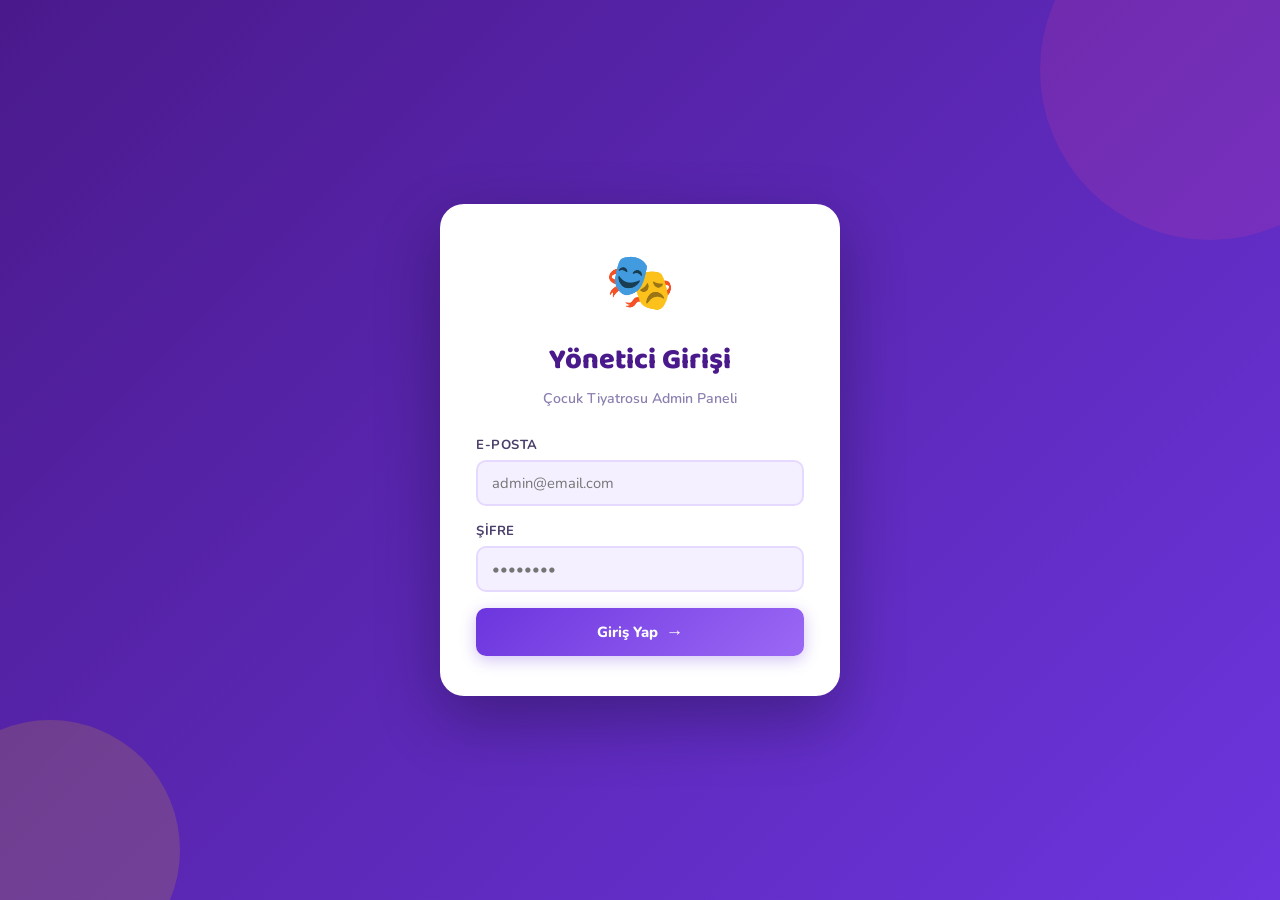
==== admin.html @ abc040d9 "lk sürüm: Online Çocuk Tiyatroları" ====
<!DOCTYPE html>
<html lang="tr">
<head>
  <meta charset="UTF-8" />
  <meta name="viewport" content="width=device-width, initial-scale=1.0, maximum-scale=1.0" />
  <title>🔧 Admin Paneli — Çocuk Tiyatrosu</title>
  <link rel="preconnect" href="https://fonts.googleapis.com" />
  <link rel="preconnect" href="https://fonts.gstatic.com" crossorigin />
  <link href="https://fonts.googleapis.com/css2?family=Nunito:wght@400;600;700;800;900&family=Baloo+2:wght@700;800&display=swap" rel="stylesheet" />
  <link rel="stylesheet" href="admin.css" />
</head>
<body>

  <!-- LOGIN SCREEN -->
  <div class="login-screen" id="login-screen">
    <div class="login-bg">
      <div class="login-shape s1"></div>
      <div class="login-shape s2"></div>
    </div>
    <div class="login-card">
      <div class="login-logo">🎭</div>
      <h1 class="login-title">Yönetici Girişi</h1>
      <p class="login-subtitle">Çocuk Tiyatrosu Admin Paneli</p>
      <form id="login-form" autocomplete="off">
        <div class="field-group">
          <label for="admin-email">E-posta</label>
          <input type="email" id="admin-email" placeholder="admin@email.com" required autocomplete="username" />
        </div>
        <div class="field-group">
          <label for="admin-password">Şifre</label>
          <input type="password" id="admin-password" placeholder="••••••••" required autocomplete="current-password" />
        </div>
        <div class="login-error" id="login-error" style="display:none;"></div>
        <button type="submit" class="btn-primary btn-full" id="login-btn">
          <span>Giriş Yap</span>
          <span class="btn-icon">→</span>
        </button>
      </form>
    </div>
  </div>

  <!-- FIREBASE SETUP SCREEN -->
  <div class="setup-screen" id="setup-screen" style="display:none;">
    <div class="setup-card">
      <div class="setup-icon">🔥</div>
      <h2 class="setup-title">Firebase Yapılandırması</h2>
      <p class="setup-desc">Uygulamanız için Firebase proje bilgilerini girin. Bu bilgileri Firebase Console'dan alabilirsiniz.</p>
      <form id="setup-form">
        <div class="setup-grid">
          <div class="field-group">
            <label for="fb-api-key">API Key *</label>
            <input type="text" id="fb-api-key" placeholder="AIza..." required />
          </div>
          <div class="field-group">
            <label for="fb-auth-domain">Auth Domain *</label>
            <input type="text" id="fb-auth-domain" placeholder="your-project.firebaseapp.com" required />
          </div>
          <div class="field-group">
            <label for="fb-project-id">Project ID *</label>
            <input type="text" id="fb-project-id" placeholder="your-project-id" required />
          </div>
          <div class="field-group">
            <label for="fb-storage-bucket">Storage Bucket</label>
            <input type="text" id="fb-storage-bucket" placeholder="your-project.appspot.com" />
          </div>
          <div class="field-group">
            <label for="fb-messaging-id">Messaging Sender ID</label>
            <input type="text" id="fb-messaging-id" placeholder="123456789" />
          </div>
          <div class="field-group">
            <label for="fb-app-id">App ID *</label>
            <input type="text" id="fb-app-id" placeholder="1:123:web:abc..." required />
          </div>
        </div>
        <div class="field-group">
          <label for="admin-password-setup">Admin Şifresi *</label>
          <input type="password" id="admin-password-setup" placeholder="Güçlü bir şifre girin" required />
          <small>Bu şifreyi admin paneline giriş için kullanacaksınız.</small>
        </div>
        <div class="setup-error" id="setup-error" style="display:none;"></div>
        <button type="submit" class="btn-primary btn-full">
          <span>Kaydet ve Başla</span> <span class="btn-icon">→</span>
        </button>
        <button type="button" class="btn-ghost btn-full" id="skip-setup-btn" style="margin-top:10px;">
          Firebase olmadan devam et (Offline mod)
        </button>
      </form>
    </div>
  </div>

  <!-- ADMIN PANEL -->
  <div class="admin-layout" id="admin-layout" style="display:none;">

    <!-- SIDEBAR -->
    <aside class="admin-sidebar" id="admin-sidebar">
      <div class="sidebar-header">
        <div class="sidebar-logo">🎭</div>
        <div>
          <div class="sidebar-brand">Çocuk Tiyatrosu</div>
          <div class="sidebar-role">Admin Paneli</div>
        </div>
      </div>
      <nav class="sidebar-nav">
        <a class="nav-item active" id="nav-videos" data-tab="videos" href="#">
          <span class="nav-icon">🎬</span> Videolar
        </a>
        <a class="nav-item" id="nav-texts" data-tab="texts" href="#">
          <span class="nav-icon">📝</span> Sayfa Metinleri
        </a>
        <a class="nav-item" id="nav-settings" data-tab="settings" href="#">
          <span class="nav-icon">⚙️</span> Ayarlar
        </a>
      </nav>
      <div class="sidebar-footer">
        <a class="nav-item" href="index.html" target="_blank" style="color:var(--teal);">
          <span class="nav-icon">👁</span> Siteyi Görüntüle
        </a>
        <button class="nav-item btn-logout" id="logout-btn">
          <span class="nav-icon">🚪</span> Çıkış Yap
        </button>
      </div>
    </aside>

    <!-- MOBILE TOP BAR -->
    <div class="mobile-topbar">
      <button class="menu-toggle" id="menu-toggle" aria-label="Menüyü aç">☰</button>
      <span class="mobile-brand">🎭 Admin</span>
      <a href="index.html" target="_blank" class="mobile-preview-btn">👁</a>
    </div>
    <div class="sidebar-overlay" id="sidebar-overlay"></div>

    <!-- MAIN -->
    <main class="admin-main">

      <!-- ======== TAB: VİDEOLAR ======== -->
      <div class="admin-tab" id="tab-videos">
        <div class="tab-header">
          <div>
            <h2 class="tab-title">🎬 Video Yönetimi</h2>
            <p class="tab-desc">YouTube tiyatro videolarını ekleyin, düzenleyin ve sıralayın.</p>
          </div>
          <button class="btn-primary" id="add-video-btn">
            <span class="btn-icon">+</span> Yeni Video Ekle
          </button>
        </div>

        <!-- VIDEO FORM (collapsed) -->
        <div class="form-panel" id="video-form-panel" style="display:none;">
          <div class="form-panel-header">
            <h3 id="video-form-title">Yeni Video Ekle</h3>
            <button class="icon-btn" id="close-video-form">✕</button>
          </div>
          <form id="video-form">
            <input type="hidden" id="video-doc-id" />
            <div class="form-grid">
              <div class="field-group span-2">
                <label for="video-url">YouTube Linki *</label>
                <input type="url" id="video-url" placeholder="https://www.youtube.com/watch?v=..." required />
                <small>Kısa link (youtu.be) de kabul edilir.</small>
              </div>
              <div class="field-group span-2">
                <label for="video-title">Video Başlığı *</label>
                <input type="text" id="video-title" placeholder="Örn: Kırmızı Başlıklı Kız — Çocuk Tiyatrosu" required maxlength="100" />
              </div>
              <div class="field-group span-2">
                <label for="video-desc">Açıklama</label>
                <textarea id="video-desc" placeholder="Videonun kısa açıklaması..." rows="3" maxlength="300"></textarea>
              </div>
              <div class="field-group">
                <label for="video-category">Kategori</label>
                <input type="text" id="video-category" placeholder="Örn: Masal, Müzikal, Macera" list="category-list" />
                <datalist id="category-list">
                  <option value="Masal" />
                  <option value="Müzikal" />
                  <option value="Macera" />
                  <option value="Komedi" />
                  <option value="Eğitici" />
                  <option value="Dans & Müzik" />
                </datalist>
              </div>
              <div class="field-group">
                <label for="video-age-tag">Yaş Grubu</label>
                <input type="text" id="video-age-tag" placeholder="Örn: 3-8 yaş" list="age-list" />
                <datalist id="age-list">
                  <option value="2-5 yaş" />
                  <option value="3-8 yaş" />
                  <option value="4-9 yaş" />
                  <option value="5-10 yaş" />
                  <option value="6-12 yaş" />
                  <option value="Tüm yaşlar" />
                </datalist>
              </div>
              <div class="field-group">
                <label for="video-order">Sıra Numarası</label>
                <input type="number" id="video-order" placeholder="1" min="1" max="999" />
              </div>
              <div class="field-group field-checkbox">
                <label class="checkbox-label">
                  <input type="checkbox" id="video-active" checked />
                  <span class="checkbox-custom"></span>
                  Aktif (Sitede görünsün)
                </label>
              </div>
            </div>

            <!-- Önizleme -->
            <div class="preview-box" id="url-preview" style="display:none;">
              <div class="preview-label">🖼 Videonun Küçük Resmi</div>
              <img id="preview-thumbnail" src="" alt="Önizleme" />
            </div>

            <div class="form-actions">
              <button type="button" class="btn-ghost" id="cancel-video-form">İptal</button>
              <button type="submit" class="btn-primary" id="save-video-btn">
                <span>Kaydet</span>
              </button>
            </div>
          </form>
        </div>

        <!-- VIDEO LIST -->
        <div class="video-list" id="video-list">
          <div class="list-loading" id="list-loading">
            <div class="spinner"></div> Yükleniyor...
          </div>
        </div>
      </div>

      <!-- ======== TAB: SAYFA METİNLERİ ======== -->
      <div class="admin-tab" id="tab-texts" style="display:none;">
        <div class="tab-header">
          <div>
            <h2 class="tab-title">📝 Sayfa Metinleri</h2>
            <p class="tab-desc">Ana sayfa başlıkları, açıklamalar ve duyuru metnini düzenleyin.</p>
          </div>
        </div>
        <div class="form-panel" style="display:block;">
          <form id="texts-form">
            <div class="form-grid">
              <div class="field-group span-2">
                <label for="txt-app-title">Uygulama Başlığı</label>
                <input type="text" id="txt-app-title" placeholder="🎭 Çocuk Tiyatrosu" maxlength="60" />
                <small>Ana sayfanın büyük başlığı (emoji ekleyebilirsiniz)</small>
              </div>
              <div class="field-group span-2">
                <label for="txt-app-subtitle">Alt Başlık</label>
                <input type="text" id="txt-app-subtitle" placeholder="Minikler için büyülü sahne dünyası!" maxlength="100" />
              </div>
              <div class="field-group span-2">
                <label for="txt-announcement">Duyuru Metni</label>
                <input type="text" id="txt-announcement" placeholder="🌟 Her hafta yeni gösteriler ekleniyor!" maxlength="200" />
                <small>Renkli şerit üzerinde görünen duyuru</small>
              </div>
              <div class="field-group span-2">
                <label for="txt-section-title">Bölüm Başlığı</label>
                <input type="text" id="txt-section-title" placeholder="🎪 Tüm Gösteriler" maxlength="60" />
              </div>
              <div class="field-group span-2">
                <label for="txt-section-desc">Bölüm Açıklaması</label>
                <input type="text" id="txt-section-desc" placeholder="Çocuğunuzla birlikte izlemek için harika seçenekler!" maxlength="150" />
              </div>
              <div class="field-group span-2">
                <label for="txt-footer-text">Alt Bilgi Metni</label>
                <input type="text" id="txt-footer-text" placeholder="Ankara Çocuk bünyesinde sevgiyle hazırlandı 💜" maxlength="120" />
              </div>
            </div>
            <div class="form-actions">
              <button type="submit" class="btn-primary">
                <span>Metinleri Kaydet</span>
              </button>
            </div>
          </form>
        </div>
      </div>

      <!-- ======== TAB: AYARLAR ======== -->
      <div class="admin-tab" id="tab-settings" style="display:none;">
        <div class="tab-header">
          <div>
            <h2 class="tab-title">⚙️ Uygulama Ayarları</h2>
            <p class="tab-desc">Firebase yapılandırması ve admin şifresi.</p>
          </div>
        </div>
        <div class="form-panel" style="display:block;">
          <h3 class="form-section-title">🔥 Firebase Bağlantısı</h3>
          <div class="form-grid">
            <div class="field-group">
              <label for="s-api-key">API Key</label>
              <input type="text" id="s-api-key" />
            </div>
            <div class="field-group">
              <label for="s-auth-domain">Auth Domain</label>
              <input type="text" id="s-auth-domain" />
            </div>
            <div class="field-group">
              <label for="s-project-id">Project ID</label>
              <input type="text" id="s-project-id" />
            </div>
            <div class="field-group">
              <label for="s-storage-bucket">Storage Bucket</label>
              <input type="text" id="s-storage-bucket" />
            </div>
            <div class="field-group">
              <label for="s-messaging-id">Messaging Sender ID</label>
              <input type="text" id="s-messaging-id" />
            </div>
            <div class="field-group">
              <label for="s-app-id">App ID</label>
              <input type="text" id="s-app-id" />
            </div>
          </div>

          <h3 class="form-section-title" style="margin-top:28px;">🔐 Admin Şifresi</h3>
          <div class="form-grid">
            <div class="field-group">
              <label for="s-new-password">Yeni Şifre</label>
              <input type="password" id="s-new-password" placeholder="••••••••" />
            </div>
            <div class="field-group">
              <label for="s-confirm-password">Şifre Tekrar</label>
              <input type="password" id="s-confirm-password" placeholder="••••••••" />
            </div>
          </div>

          <div class="settings-info">
            <div class="info-badge">💡</div>
            <div>Firebase bilgilerinizi <strong>Firebase Console → Proje Ayarları → Web Uygulaması</strong> bölümünden alabilirsiniz.</div>
          </div>

          <div class="form-actions">
            <button class="btn-primary" id="save-settings-btn">
              <span>Ayarları Kaydet</span>
            </button>
          </div>
        </div>

        <!-- Tehlikeli Bölge -->
        <div class="danger-zone">
          <h3>⚠️ Tehlikeli Bölge</h3>
          <p>Bu işlemler geri alınamaz.</p>
          <button class="btn-danger" id="clear-all-btn">Tüm Verileri Sıfırla</button>
        </div>
      </div>

    </main>
  </div>

  <!-- DELETE CONFIRM MODAL -->
  <div class="modal-overlay" id="delete-modal" style="display:none;">
    <div class="confirm-modal">
      <div class="confirm-icon">🗑️</div>
      <h3>Videoyu Sil</h3>
      <p id="delete-modal-text">Bu videoyu silmek istediğinizden emin misiniz?</p>
      <div class="confirm-actions">
        <button class="btn-ghost" id="cancel-delete">İptal</button>
        <button class="btn-danger" id="confirm-delete">Evet, Sil</button>
      </div>
    </div>
  </div>

  <!-- TOAST -->
  <div class="toast-container" id="toast-container"></div>

  <script type="module" src="admin.js"></script>
</body>
</html>
---- admin.css ----
/* ========================================
   ÇOCUK TİYATROSU — ADMIN PANELİ STİLLERİ
   ======================================== */

*, *::before, *::after { box-sizing: border-box; margin: 0; padding: 0; }

:root {
  --purple-dark:   #4a1a8c;
  --purple:        #6c35de;
  --purple-light:  #9b68f5;
  --purple-pale:   #f0e8ff;
  --pink:          #e84393;
  --yellow:        #ffcc02;
  --orange:        #ff7b2e;
  --teal:          #00c9a7;
  --red:           #e53e3e;
  --red-dark:      #c53030;
  --bg:            #f5f0ff;
  --sidebar-bg:    #1a0d3d;
  --card-bg:       #ffffff;
  --text-dark:     #1a1035;
  --text-mid:      #4a3f6b;
  --text-light:    #8b7fb0;
  --border:        #e5d9ff;
  --shadow-sm:     0 2px 12px rgba(108,53,222,.10);
  --shadow-md:     0 8px 32px rgba(108,53,222,.18);
  --radius-sm:     10px;
  --radius-md:     16px;
  --radius-lg:     24px;
  --transition:    0.25s cubic-bezier(.4,0,.2,1);
  --font:          'Nunito', sans-serif;
  --font-d:        'Baloo 2', cursive;
  --sidebar-w:     240px;
}

body {
  font-family: var(--font);
  background: var(--bg);
  color: var(--text-dark);
  min-height: 100vh;
  overflow-x: hidden;
}

a { text-decoration: none; }

/* ========================================
   LOGIN SCREEN
   ======================================== */
.login-screen {
  min-height: 100vh;
  display: flex;
  align-items: center;
  justify-content: center;
  padding: 24px 16px;
  position: relative;
  background: linear-gradient(135deg, var(--purple-dark), var(--purple));
  overflow: hidden;
}

.login-bg {
  position: absolute;
  inset: 0;
  pointer-events: none;
}

.login-shape {
  position: absolute;
  border-radius: 50%;
  opacity: .15;
}
.login-shape.s1 { width:340px; height:340px; background:var(--pink); top:-100px; right:-100px; }
.login-shape.s2 { width:260px; height:260px; background:var(--yellow); bottom:-80px; left:-80px; }

.login-card {
  background: var(--card-bg);
  border-radius: var(--radius-lg);
  padding: 40px 36px;
  width: 100%;
  max-width: 400px;
  box-shadow: 0 24px 64px rgba(0,0,0,.3);
  position: relative;
  z-index: 2;
}

.login-logo {
  font-size: 3.5rem;
  text-align: center;
  margin-bottom: 16px;
  animation: bounce 2s ease-in-out infinite;
}

@keyframes bounce {
  0%,100% { transform: translateY(0); }
  50% { transform: translateY(-8px); }
}

.login-title {
  font-family: var(--font-d);
  font-size: 1.8rem;
  font-weight: 800;
  text-align: center;
  color: var(--purple-dark);
  margin-bottom: 6px;
}

.login-subtitle {
  font-size: .88rem;
  color: var(--text-light);
  text-align: center;
  margin-bottom: 28px;
  font-weight: 600;
}

.login-error {
  background: #fff5f5;
  border: 1.5px solid #fed7d7;
  color: var(--red);
  border-radius: var(--radius-sm);
  padding: 10px 14px;
  font-size: .85rem;
  font-weight: 700;
  margin-bottom: 14px;
}

/* ========================================
   SETUP SCREEN
   ======================================== */
.setup-screen {
  min-height: 100vh;
  display: flex;
  align-items: center;
  justify-content: center;
  padding: 24px 16px;
  background: linear-gradient(135deg, var(--purple-dark), var(--purple));
}

.setup-card {
  background: var(--card-bg);
  border-radius: var(--radius-lg);
  padding: 36px 32px;
  width: 100%;
  max-width: 560px;
  box-shadow: 0 24px 64px rgba(0,0,0,.3);
}

.setup-icon {
  font-size: 2.8rem;
  text-align: center;
  margin-bottom: 14px;
}

.setup-title {
  font-family: var(--font-d);
  font-size: 1.6rem;
  font-weight: 800;
  text-align: center;
  color: var(--purple-dark);
  margin-bottom: 8px;
}

.setup-desc {
  text-align: center;
  color: var(--text-mid);
  font-size: .88rem;
  margin-bottom: 24px;
  line-height: 1.5;
}

.setup-grid {
  display: grid;
  grid-template-columns: 1fr 1fr;
  gap: 14px;
}

@media(max-width:500px) {
  .setup-grid { grid-template-columns: 1fr; }
}

.setup-error {
  background: #fff5f5;
  border: 1.5px solid #fed7d7;
  color: var(--red);
  border-radius: var(--radius-sm);
  padding: 10px 14px;
  font-size: .85rem;
  font-weight: 700;
  margin-bottom: 14px;
}

/* ========================================
   FORM ELEMENTS (shared)
   ======================================== */
.field-group {
  display: flex;
  flex-direction: column;
  margin-bottom: 16px;
}

.field-group label {
  font-weight: 700;
  font-size: .82rem;
  color: var(--text-mid);
  margin-bottom: 6px;
  text-transform: uppercase;
  letter-spacing: .04em;
}

.field-group input,
.field-group textarea,
.field-group select {
  border: 2px solid var(--border);
  background: var(--bg);
  border-radius: var(--radius-sm);
  padding: 11px 14px;
  font-family: var(--font);
  font-size: .92rem;
  color: var(--text-dark);
  transition: border-color var(--transition), box-shadow var(--transition);
  outline: none;
  width: 100%;
  resize: vertical;
}

.field-group input:focus,
.field-group textarea:focus,
.field-group select:focus {
  border-color: var(--purple);
  box-shadow: 0 0 0 3px rgba(108,53,222,.12);
  background: #fff;
}

.field-group small {
  font-size: .76rem;
  color: var(--text-light);
  margin-top: 4px;
}

/* Checkbox */
.field-checkbox {
  justify-content: center;
  height: 100%;
}

.checkbox-label {
  display: flex;
  align-items: center;
  gap: 10px;
  cursor: pointer;
  font-weight: 700;
  color: var(--text-mid);
  font-size: .9rem;
  padding-top: 24px;
}

.checkbox-label input[type="checkbox"] {
  display: none;
}

.checkbox-custom {
  width: 22px;
  height: 22px;
  border: 2px solid var(--border);
  border-radius: 6px;
  background: var(--bg);
  display: flex;
  align-items: center;
  justify-content: center;
  flex-shrink: 0;
  transition: all var(--transition);
}

.checkbox-label input:checked ~ .checkbox-custom {
  background: var(--purple);
  border-color: var(--purple);
}

.checkbox-label input:checked ~ .checkbox-custom::after {
  content: "✓";
  color: #fff;
  font-size: .85rem;
  font-weight: 900;
}

/* Buttons */
.btn-primary {
  display: inline-flex;
  align-items: center;
  justify-content: center;
  gap: 8px;
  background: linear-gradient(135deg, var(--purple), var(--purple-light));
  color: #fff;
  border: none;
  border-radius: var(--radius-sm);
  padding: 12px 24px;
  font-family: var(--font);
  font-weight: 800;
  font-size: .92rem;
  cursor: pointer;
  transition: all var(--transition);
  box-shadow: 0 4px 16px rgba(108,53,222,.3);
}

.btn-primary:hover {
  transform: translateY(-2px);
  box-shadow: 0 8px 24px rgba(108,53,222,.45);
}

.btn-primary:active {
  transform: translateY(0);
}

.btn-primary:disabled {
  opacity: 0.6;
  cursor: not-allowed;
  transform: none;
}

.btn-ghost {
  display: inline-flex;
  align-items: center;
  justify-content: center;
  gap: 8px;
  background: transparent;
  color: var(--text-mid);
  border: 2px solid var(--border);
  border-radius: var(--radius-sm);
  padding: 12px 24px;
  font-family: var(--font);
  font-weight: 700;
  font-size: .92rem;
  cursor: pointer;
  transition: all var(--transition);
}

.btn-ghost:hover {
  border-color: var(--purple);
  color: var(--purple);
  background: var(--purple-pale);
}

.btn-danger {
  display: inline-flex;
  align-items: center;
  gap: 8px;
  background: var(--red);
  color: #fff;
  border: none;
  border-radius: var(--radius-sm);
  padding: 10px 22px;
  font-family: var(--font);
  font-weight: 800;
  font-size: .88rem;
  cursor: pointer;
  transition: all var(--transition);
}

.btn-danger:hover {
  background: var(--red-dark);
  transform: translateY(-1px);
}

.btn-full {
  width: 100%;
}

.btn-icon {
  font-size: 1.1rem;
}

.icon-btn {
  background: none;
  border: none;
  cursor: pointer;
  color: var(--text-light);
  font-size: 1.1rem;
  font-weight: 800;
  padding: 6px;
  border-radius: 50%;
  transition: all var(--transition);
  display: flex;
  align-items: center;
  justify-content: center;
  width: 32px;
  height: 32px;
}

.icon-btn:hover {
  background: var(--purple-pale);
  color: var(--purple);
}

/* ========================================
   ADMIN LAYOUT
   ======================================== */
.admin-layout {
  display: flex;
  min-height: 100vh;
}

/* SIDEBAR */
.admin-sidebar {
  width: var(--sidebar-w);
  background: var(--sidebar-bg);
  position: fixed;
  top: 0;
  left: 0;
  height: 100vh;
  overflow-y: auto;
  display: flex;
  flex-direction: column;
  z-index: 100;
  transition: transform var(--transition);
}

.sidebar-header {
  display: flex;
  align-items: center;
  gap: 12px;
  padding: 24px 20px;
  border-bottom: 1px solid rgba(255,255,255,.08);
}

.sidebar-logo {
  font-size: 2rem;
  flex-shrink: 0;
}

.sidebar-brand {
  font-family: var(--font-d);
  font-weight: 800;
  color: #fff;
  font-size: 1rem;
  line-height: 1.2;
}

.sidebar-role {
  font-size: .72rem;
  color: var(--purple-light);
  opacity: .8;
  font-weight: 600;
}

.sidebar-nav {
  flex: 1;
  padding: 16px 12px;
  display: flex;
  flex-direction: column;
  gap: 4px;
}

.nav-item {
  display: flex;
  align-items: center;
  gap: 10px;
  padding: 11px 14px;
  border-radius: var(--radius-sm);
  color: rgba(255,255,255,.65);
  font-weight: 700;
  font-size: .9rem;
  transition: all var(--transition);
  cursor: pointer;
  border: none;
  background: none;
  width: 100%;
  text-align: left;
  font-family: var(--font);
}

.nav-item:hover {
  background: rgba(255,255,255,.08);
  color: rgba(255,255,255,.9);
}

.nav-item.active {
  background: rgba(108,53,222,.35);
  color: #fff;
  box-shadow: 0 0 0 1px rgba(108,53,222,.5) inset;
}

.nav-icon {
  font-size: 1.1rem;
  flex-shrink: 0;
}

.sidebar-footer {
  padding: 12px;
  border-top: 1px solid rgba(255,255,255,.08);
  display: flex;
  flex-direction: column;
  gap: 4px;
}

.btn-logout {
  color: rgba(232,67,147,.8) !important;
}
.btn-logout:hover {
  background: rgba(232,67,147,.1) !important;
  color: var(--pink) !important;
}

/* MOBILE TOPBAR */
.mobile-topbar {
  display: none;
  position: fixed;
  top: 0;
  left: 0;
  right: 0;
  height: 56px;
  background: var(--sidebar-bg);
  z-index: 99;
  align-items: center;
  padding: 0 16px;
  gap: 12px;
}

.menu-toggle {
  background: none;
  border: none;
  color: #fff;
  font-size: 1.4rem;
  cursor: pointer;
  padding: 6px;
  line-height: 1;
}

.mobile-brand {
  font-family: var(--font-d);
  color: #fff;
  font-weight: 800;
  font-size: 1rem;
  flex: 1;
}

.mobile-preview-btn {
  color: rgba(255,255,255,.7);
  font-size: 1.2rem;
  padding: 6px;
}

.sidebar-overlay {
  display: none;
  position: fixed;
  inset: 0;
  background: rgba(0,0,0,.5);
  z-index: 99;
}

/* MAIN CONTENT */
.admin-main {
  flex: 1;
  margin-left: var(--sidebar-w);
  padding: 32px 28px;
  min-height: 100vh;
}

/* TAB HEADER */
.tab-header {
  display: flex;
  align-items: flex-start;
  justify-content: space-between;
  gap: 16px;
  margin-bottom: 28px;
  flex-wrap: wrap;
}

.tab-title {
  font-family: var(--font-d);
  font-size: 1.6rem;
  font-weight: 800;
  color: var(--purple-dark);
  margin-bottom: 4px;
}

.tab-desc {
  color: var(--text-light);
  font-size: .88rem;
  font-weight: 600;
}

/* FORM PANEL */
.form-panel {
  background: var(--card-bg);
  border-radius: var(--radius-md);
  padding: 28px;
  box-shadow: var(--shadow-sm);
  border: 1.5px solid var(--border);
  margin-bottom: 28px;
  animation: slideDown .25s ease;
}

@keyframes slideDown {
  from { opacity:0; transform:translateY(-10px); }
  to   { opacity:1; transform:translateY(0); }
}

.form-panel-header {
  display: flex;
  align-items: center;
  justify-content: space-between;
  margin-bottom: 22px;
  padding-bottom: 16px;
  border-bottom: 1.5px solid var(--border);
}

.form-panel-header h3 {
  font-family: var(--font-d);
  font-size: 1.2rem;
  font-weight: 800;
  color: var(--purple-dark);
}

.form-grid {
  display: grid;
  grid-template-columns: 1fr 1fr;
  gap: 0 20px;
}

.span-2 {
  grid-column: span 2;
}

@media(max-width:600px) {
  .form-grid { grid-template-columns: 1fr; }
  .span-2 { grid-column: span 1; }
}

.form-actions {
  display: flex;
  gap: 12px;
  justify-content: flex-end;
  margin-top: 8px;
  padding-top: 20px;
  border-top: 1.5px solid var(--border);
}

.form-section-title {
  font-family: var(--font-d);
  font-size: 1.1rem;
  font-weight: 800;
  color: var(--purple-dark);
  margin-bottom: 18px;
}

/* URL PREVIEW */
.preview-box {
  background: var(--purple-pale);
  border-radius: var(--radius-md);
  padding: 16px;
  margin-bottom: 20px;
  animation: fadeIn .3s ease;
}

.preview-label {
  font-size: .82rem;
  font-weight: 700;
  color: var(--purple);
  margin-bottom: 10px;
}

.preview-box img {
  width: 100%;
  max-width: 300px;
  border-radius: var(--radius-sm);
  display: block;
  border: 2px solid var(--border);
}

/* ========================================
   VIDEO LIST
   ======================================== */
.video-list {
  display: flex;
  flex-direction: column;
  gap: 14px;
}

.list-loading {
  text-align: center;
  padding: 48px 0;
  color: var(--text-light);
  font-weight: 600;
  display: flex;
  align-items: center;
  justify-content: center;
  gap: 12px;
}

.spinner {
  width: 22px;
  height: 22px;
  border: 3px solid var(--border);
  border-top-color: var(--purple);
  border-radius: 50%;
  animation: spin .8s linear infinite;
}

@keyframes spin { to { transform: rotate(360deg); } }

/* VIDEO LIST ITEM */
.video-list-item {
  background: var(--card-bg);
  border-radius: var(--radius-md);
  padding: 16px 20px;
  display: flex;
  align-items: center;
  gap: 16px;
  box-shadow: var(--shadow-sm);
  border: 1.5px solid var(--border);
  transition: all var(--transition);
}

.video-list-item:hover {
  border-color: var(--purple-light);
  box-shadow: var(--shadow-md);
}

.video-list-item.inactive {
  opacity: .55;
}

.vli-thumb {
  width: 80px;
  height: 52px;
  border-radius: 8px;
  object-fit: cover;
  flex-shrink: 0;
  background: var(--purple-pale);
}

.vli-body {
  flex: 1;
  min-width: 0;
}

.vli-title {
  font-weight: 800;
  font-size: .95rem;
  color: var(--text-dark);
  margin-bottom: 4px;
  white-space: nowrap;
  overflow: hidden;
  text-overflow: ellipsis;
}

.vli-meta {
  display: flex;
  gap: 8px;
  flex-wrap: wrap;
}

.vli-tag {
  font-size: .72rem;
  font-weight: 700;
  padding: 3px 10px;
  border-radius: 99px;
  background: var(--purple-pale);
  color: var(--purple);
}

.vli-tag.inactive-tag {
  background: #fff3bf;
  color: #975a16;
}

.vli-actions {
  display: flex;
  gap: 8px;
  flex-shrink: 0;
}

.vli-btn {
  padding: 7px 14px;
  border-radius: 8px;
  border: 1.5px solid var(--border);
  background: var(--bg);
  color: var(--text-mid);
  font-family: var(--font);
  font-weight: 700;
  font-size: .8rem;
  cursor: pointer;
  transition: all var(--transition);
}

.vli-btn:hover {
  border-color: var(--purple);
  color: var(--purple);
  background: var(--purple-pale);
}

.vli-btn.delete-btn:hover {
  border-color: var(--red);
  color: var(--red);
  background: #fff5f5;
}

.list-empty {
  text-align: center;
  padding: 64px 0;
  color: var(--text-light);
}

.list-empty-icon {
  font-size: 3rem;
  margin-bottom: 14px;
}

/* ========================================
   SETTINGS INFO
   ======================================== */
.settings-info {
  display: flex;
  gap: 12px;
  background: #fffbeb;
  border: 1.5px solid #fbd38d;
  border-radius: var(--radius-sm);
  padding: 14px 16px;
  margin: 20px 0;
  font-size: .88rem;
  color: #7b341e;
  line-height: 1.5;
}

.info-badge {
  font-size: 1.2rem;
  flex-shrink: 0;
}

.danger-zone {
  background: #fff5f5;
  border: 2px solid #fed7d7;
  border-radius: var(--radius-md);
  padding: 24px 28px;
  margin-top: 8px;
}

.danger-zone h3 {
  font-family: var(--font-d);
  font-size: 1.1rem;
  font-weight: 800;
  color: var(--red);
  margin-bottom: 6px;
}

.danger-zone p {
  color: #742a2a;
  font-size: .88rem;
  margin-bottom: 16px;
}

/* ========================================
   DELETE CONFIRM MODAL
   ======================================== */
.modal-overlay {
  position: fixed;
  inset: 0;
  background: rgba(26,16,53,.7);
  backdrop-filter: blur(4px);
  z-index: 999;
  display: flex;
  align-items: center;
  justify-content: center;
  padding: 24px;
}

.confirm-modal {
  background: var(--card-bg);
  border-radius: var(--radius-lg);
  padding: 36px 32px;
  max-width: 380px;
  width: 100%;
  text-align: center;
  box-shadow: 0 24px 60px rgba(0,0,0,.3);
  animation: pop .25s cubic-bezier(.34,1.56,.64,1);
}

@keyframes pop {
  from { transform: scale(.85); opacity:0; }
  to   { transform: scale(1); opacity:1; }
}

.confirm-icon { font-size: 3rem; margin-bottom: 14px; }

.confirm-modal h3 {
  font-family: var(--font-d);
  font-size: 1.4rem;
  font-weight: 800;
  color: var(--text-dark);
  margin-bottom: 10px;
}

.confirm-modal p {
  color: var(--text-mid);
  font-size: .92rem;
  line-height: 1.5;
  margin-bottom: 24px;
}

.confirm-actions {
  display: flex;
  gap: 12px;
  justify-content: center;
}

/* ========================================
   TOAST NOTIFICATIONS
   ======================================== */
.toast-container {
  position: fixed;
  bottom: 24px;
  left: 50%;
  transform: translateX(-50%);
  z-index: 9999;
  display: flex;
  flex-direction: column;
  gap: 10px;
  pointer-events: none;
  width: min(360px, 90vw);
}

.toast {
  display: flex;
  align-items: center;
  gap: 12px;
  background: var(--sidebar-bg);
  color: #fff;
  border-radius: var(--radius-md);
  padding: 14px 18px;
  box-shadow: 0 8px 32px rgba(0,0,0,.35);
  animation: toastIn .3s ease;
  pointer-events: all;
  font-weight: 700;
  font-size: .9rem;
}

.toast.success { border-left: 4px solid var(--teal); }
.toast.error   { border-left: 4px solid var(--red); }
.toast.info    { border-left: 4px solid var(--purple-light); }

@keyframes toastIn {
  from { opacity:0; transform:translateY(20px); }
  to   { opacity:1; transform:translateY(0); }
}

@keyframes fadeIn {
  from { opacity:0; }
  to   { opacity:1; }
}

/* ========================================
   RESPONSIVE — MOBILE
   ======================================== */
@media (max-width: 768px) {
  .admin-sidebar {
    transform: translateX(-100%);
  }

  .admin-sidebar.open {
    transform: translateX(0);
  }

  .sidebar-overlay {
    display: block;
  }

  .mobile-topbar {
    display: flex;
  }

  .admin-main {
    margin-left: 0;
    padding: 74px 16px 24px;
  }

  .tab-header {
    flex-direction: column;
    align-items: stretch;
  }

  .tab-header .btn-primary {
    width: 100%;
  }

  .form-panel {
    padding: 20px 16px;
  }

  .video-list-item {
    flex-wrap: wrap;
  }

  .vli-thumb {
    width: 64px;
    height: 42px;
  }

  .vli-actions {
    width: 100%;
    justify-content: flex-end;
  }

  .form-actions {
    flex-direction: column-reverse;
  }

  .confirm-actions {
    flex-direction: column;
  }
}
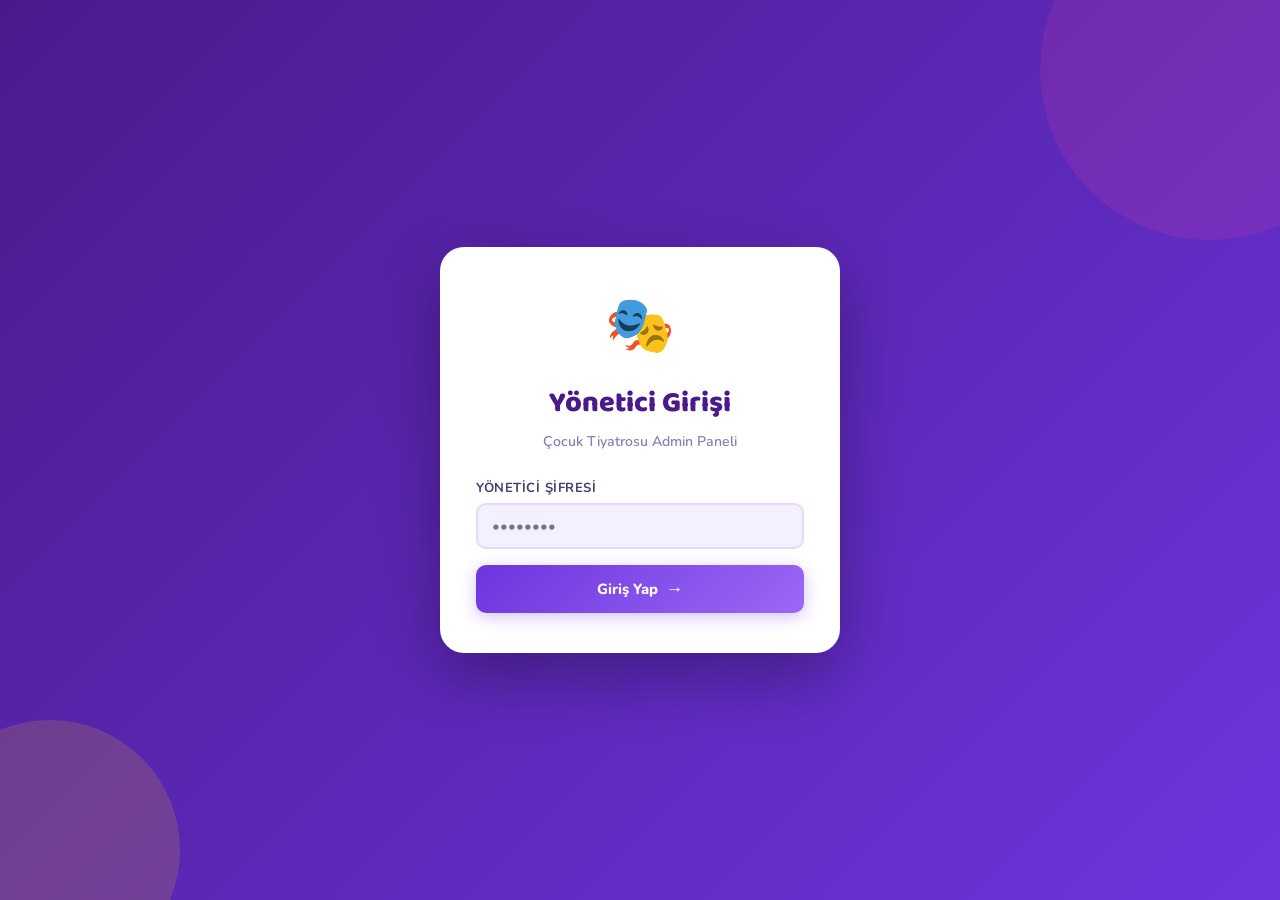
==== commit 22b1b084: "Admin cleanup and password update" ====
--- a/admin.html
+++ b/admin.html
@@ -23,11 +23,7 @@
       <p class="login-subtitle">Çocuk Tiyatrosu Admin Paneli</p>
       <form id="login-form" autocomplete="off">
         <div class="field-group">
-          <label for="admin-email">E-posta</label>
-          <input type="email" id="admin-email" placeholder="admin@email.com" required autocomplete="username" />
-        </div>
-        <div class="field-group">
-          <label for="admin-password">Şifre</label>
+          <label for="admin-password">Yönetici Şifresi</label>
           <input type="password" id="admin-password" placeholder="••••••••" required autocomplete="current-password" />
         </div>
         <div class="login-error" id="login-error" style="display:none;"></div>
@@ -39,54 +35,6 @@
     </div>
   </div>
 
-  <!-- FIREBASE SETUP SCREEN -->
-  <div class="setup-screen" id="setup-screen" style="display:none;">
-    <div class="setup-card">
-      <div class="setup-icon">🔥</div>
-      <h2 class="setup-title">Firebase Yapılandırması</h2>
-      <p class="setup-desc">Uygulamanız için Firebase proje bilgilerini girin. Bu bilgileri Firebase Console'dan alabilirsiniz.</p>
-      <form id="setup-form">
-        <div class="setup-grid">
-          <div class="field-group">
-            <label for="fb-api-key">API Key *</label>
-            <input type="text" id="fb-api-key" placeholder="AIza..." required />
-          </div>
-          <div class="field-group">
-            <label for="fb-auth-domain">Auth Domain *</label>
-            <input type="text" id="fb-auth-domain" placeholder="your-project.firebaseapp.com" required />
-          </div>
-          <div class="field-group">
-            <label for="fb-project-id">Project ID *</label>
-            <input type="text" id="fb-project-id" placeholder="your-project-id" required />
-          </div>
-          <div class="field-group">
-            <label for="fb-storage-bucket">Storage Bucket</label>
-            <input type="text" id="fb-storage-bucket" placeholder="your-project.appspot.com" />
-          </div>
-          <div class="field-group">
-            <label for="fb-messaging-id">Messaging Sender ID</label>
-            <input type="text" id="fb-messaging-id" placeholder="123456789" />
-          </div>
-          <div class="field-group">
-            <label for="fb-app-id">App ID *</label>
-            <input type="text" id="fb-app-id" placeholder="1:123:web:abc..." required />
-          </div>
-        </div>
-        <div class="field-group">
-          <label for="admin-password-setup">Admin Şifresi *</label>
-          <input type="password" id="admin-password-setup" placeholder="Güçlü bir şifre girin" required />
-          <small>Bu şifreyi admin paneline giriş için kullanacaksınız.</small>
-        </div>
-        <div class="setup-error" id="setup-error" style="display:none;"></div>
-        <button type="submit" class="btn-primary btn-full">
-          <span>Kaydet ve Başla</span> <span class="btn-icon">→</span>
-        </button>
-        <button type="button" class="btn-ghost btn-full" id="skip-setup-btn" style="margin-top:10px;">
-          Firebase olmadan devam et (Offline mod)
-        </button>
-      </form>
-    </div>
-  </div>
 
   <!-- ADMIN PANEL -->
   <div class="admin-layout" id="admin-layout" style="display:none;">
@@ -164,7 +112,7 @@
               </div>
               <div class="field-group span-2">
                 <label for="video-desc">Açıklama</label>
-                <textarea id="video-desc" placeholder="Videonun kısa açıklaması..." rows="3" maxlength="300"></textarea>
+                <textarea id="video-desc" placeholder="Videonun detaylı açıklaması..." rows="5" maxlength="3000"></textarea>
               </div>
               <div class="field-group">
                 <label for="video-category">Kategori</label>
@@ -282,55 +230,9 @@
           </div>
         </div>
         <div class="form-panel" style="display:block;">
-          <h3 class="form-section-title">🔥 Firebase Bağlantısı</h3>
-          <div class="form-grid">
-            <div class="field-group">
-              <label for="s-api-key">API Key</label>
-              <input type="text" id="s-api-key" />
-            </div>
-            <div class="field-group">
-              <label for="s-auth-domain">Auth Domain</label>
-              <input type="text" id="s-auth-domain" />
-            </div>
-            <div class="field-group">
-              <label for="s-project-id">Project ID</label>
-              <input type="text" id="s-project-id" />
-            </div>
-            <div class="field-group">
-              <label for="s-storage-bucket">Storage Bucket</label>
-              <input type="text" id="s-storage-bucket" />
-            </div>
-            <div class="field-group">
-              <label for="s-messaging-id">Messaging Sender ID</label>
-              <input type="text" id="s-messaging-id" />
-            </div>
-            <div class="field-group">
-              <label for="s-app-id">App ID</label>
-              <input type="text" id="s-app-id" />
-            </div>
-          </div>
-
-          <h3 class="form-section-title" style="margin-top:28px;">🔐 Admin Şifresi</h3>
-          <div class="form-grid">
-            <div class="field-group">
-              <label for="s-new-password">Yeni Şifre</label>
-              <input type="password" id="s-new-password" placeholder="••••••••" />
-            </div>
-            <div class="field-group">
-              <label for="s-confirm-password">Şifre Tekrar</label>
-              <input type="password" id="s-confirm-password" placeholder="••••••••" />
-            </div>
-          </div>
-
-          <div class="settings-info">
-            <div class="info-badge">💡</div>
-            <div>Firebase bilgilerinizi <strong>Firebase Console → Proje Ayarları → Web Uygulaması</strong> bölümünden alabilirsiniz.</div>
-          </div>
-
-          <div class="form-actions">
-            <button class="btn-primary" id="save-settings-btn">
-              <span>Ayarları Kaydet</span>
-            </button>
+          <div class="settings-info" style="background:#e0f2fe; color:#0369a1; border:1px solid #bae6fd;">
+            <div class="info-badge">🔥</div>
+            <div>Uygulama şu an <strong>ankaracocukv3-b2182</strong> projesine bağlıdır ve veriler otomatik eşzamanlanarak Ankara Çocuk mobil uygulamasına gönderilir.</div>
           </div>
         </div>
 
